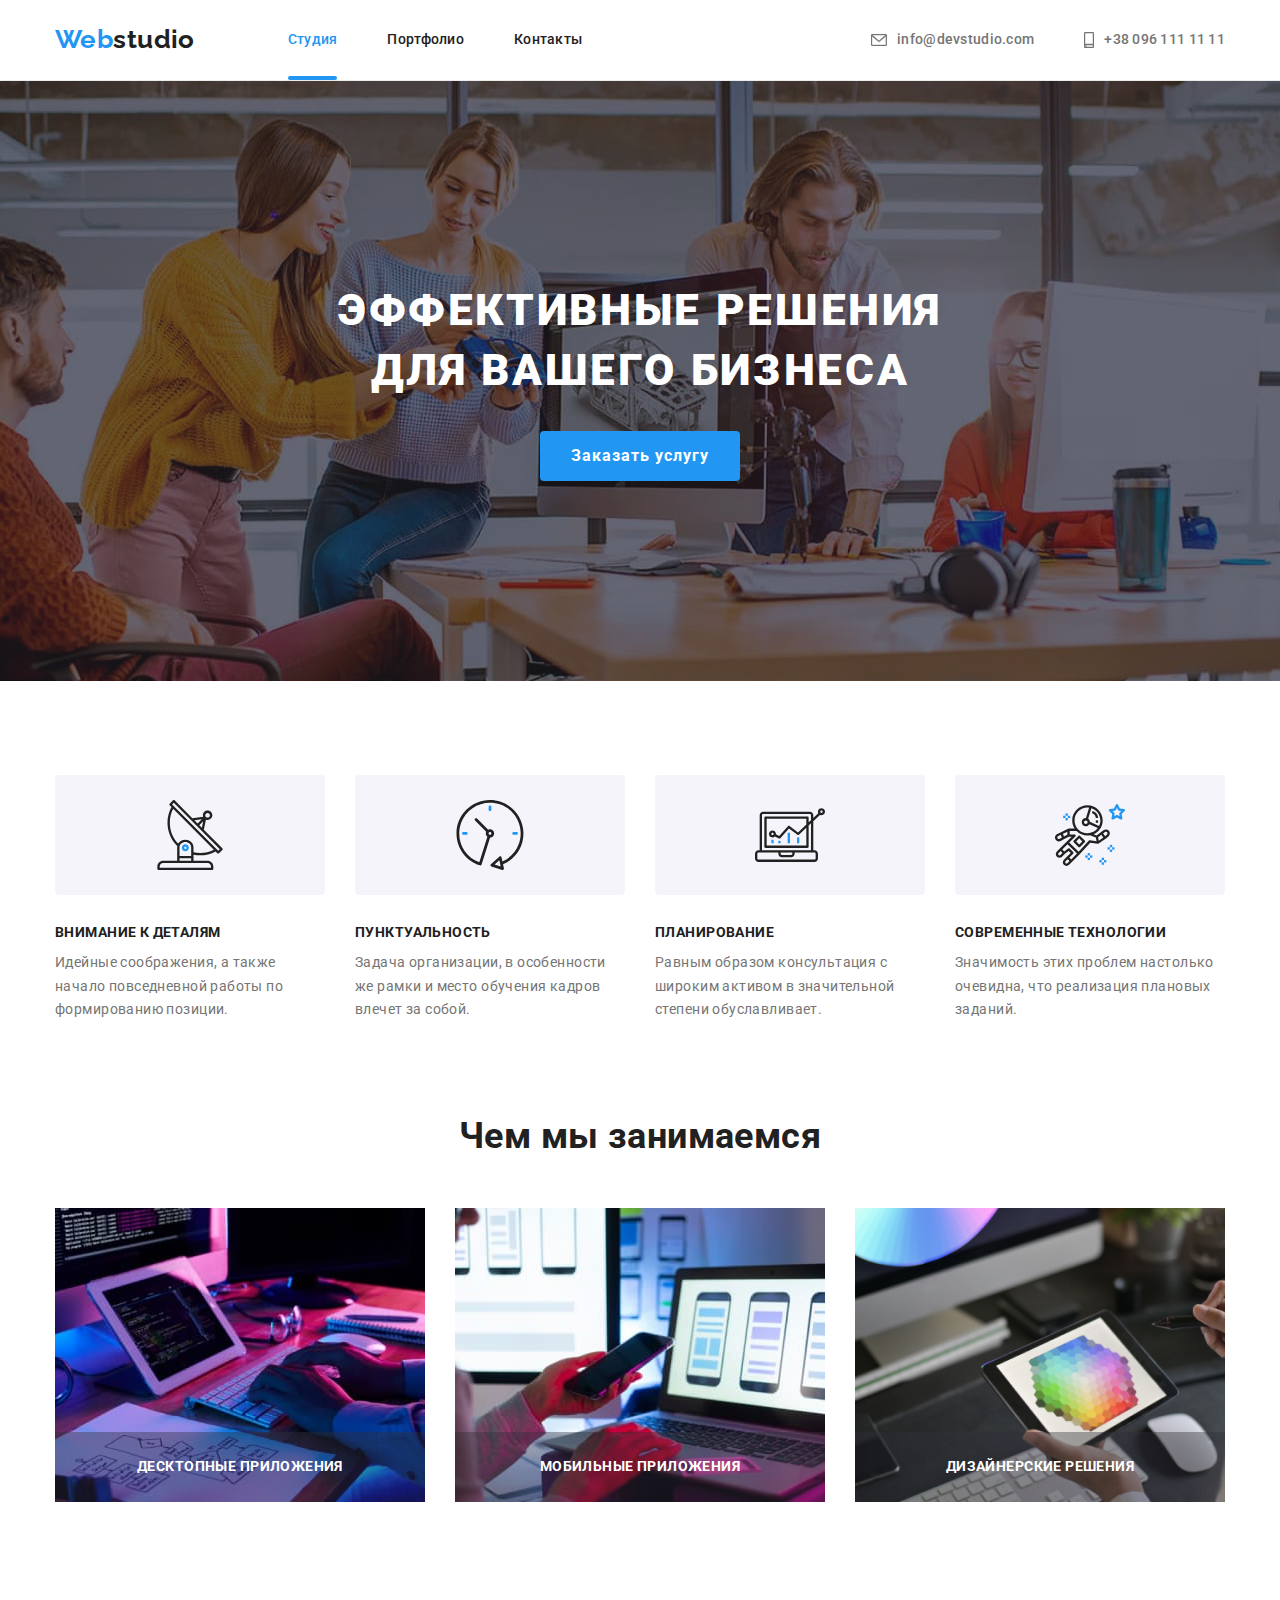
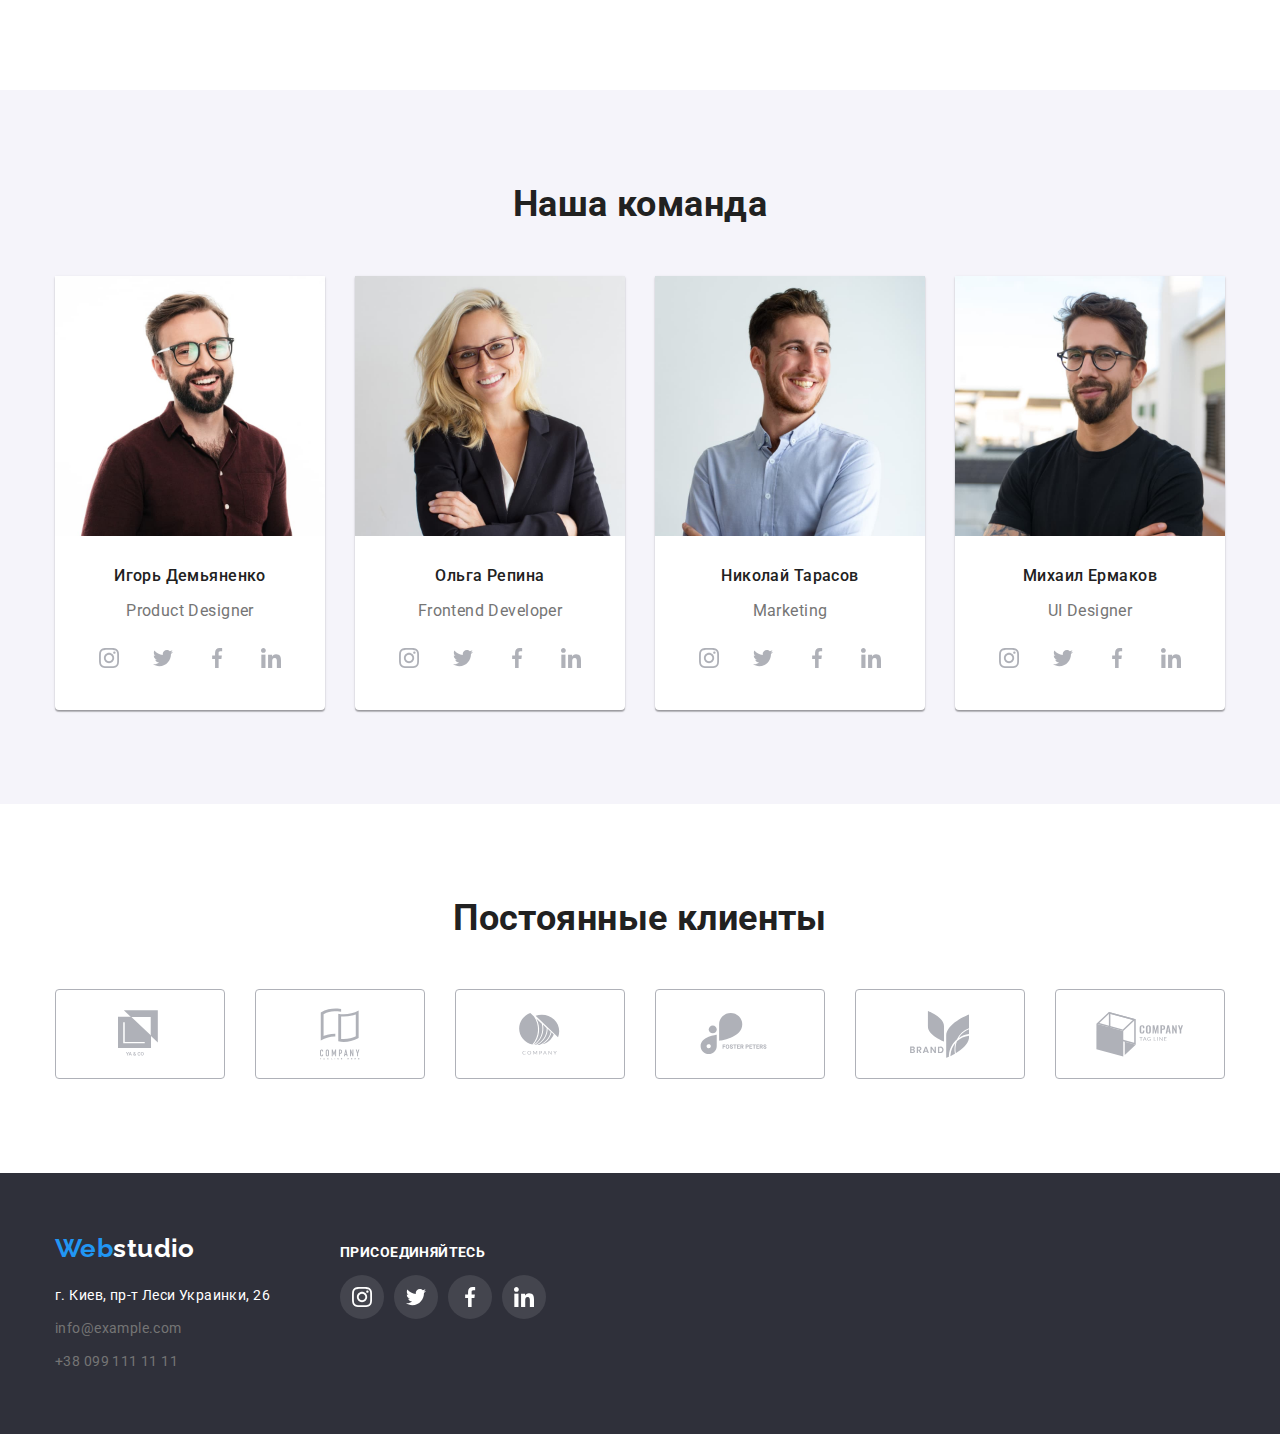
==== index.html @ 2797d319 "hw5 v1.0" ====
<!DOCTYPE html>
<html lang="ru">
<head>
    <meta charset="UTF-8">
    <meta http-equiv="X-UA-Compatible" content="IE=edge">
    <meta name="viewport" content="width=device-width, initial-scale=1.0">
    <link
      rel="stylesheet"
      href="https://cdnjs.cloudflare.com/ajax/libs/modern-normalize/1.0.0/modern-normalize.min.css"/>
    <link rel="preconnect" href="https://fonts.gstatic.com">
<link href="https://fonts.googleapis.com/css2?family=Raleway:wght@700&family=Roboto:wght@400;500;700;900&display=swap" rel="stylesheet">
    <link rel="stylesheet" href="./css/styles.css">
    <title>Студия</title>
</head>
<body>
    <header class="header">
        <div class="conteiner">
            <!--Логотип-->
            <a class="logo" href="./index.html"><span class="logo-part">Web</span>studio </a>
            <!--Навигация-->
            <nav class="nav">
                <ul class="list nav-list">
                    <li class="nav-item"> 
                        <div class="nav-link-thomb"> 
                            <a class="link current" href="./index.html">Студия</a> 
                        </div> 
                    </li>
                    <li class="nav-item"> <a class="link " href="./portfolio.html">Портфолио</a> </li>
                    <li class="nav-item"> <a class="link" href="">Контакты</a></li>
                </ul>    
                </nav> 
            <!--Контакты--> 
            <ul class="list contacts">
                    <li class="contacts-item">
                            
                        <a class="link" href="mailto:info@devstudio.com">
                            <svg class="icon" width="16px" height="12px">
                                <use href="./images/sprite.svg#icon-envelope"></use>
                            </svg>
                            info@devstudio.com</a> 
                    </li>
                    <li class="contacts-item"> 
                            
                        <a class="link" href="tel:+380961111111"> 
                            <svg class="icon" width="10px" height="16px" >
                                <use href="./images/sprite.svg#icon-smartphone"></use>
                            </svg>
                            +38 096 111 11 11</a>
                    </li>
            </ul>   
        </div>
    </header>
    <main>
        <!--Блок-герой-->
        <section class="hero">
        <div class="conteiner">
            <h1 class="hero-text">Эффективные решения для вашего бизнеса</h1>
            <button class="main-button" type="button" data-modal-open>Заказать услугу</button>
        </div>   
        </section> 
        <!--Качества-->
        <section class="qualities-section">
            <div class="conteiner">
            <h2 class="visually-hidden">Наши Качества</h2>
            <ul class="list qualities">
                <li class="qualities-item">
                    <div>
                        <div class="qualities-icon-tomb">
                        <svg class="icon">
                            <use href="./images/sprite.svg#icon-antenna-1"></use>
                        </svg></div>
                        <h3 class="sub-title">Внимание к деталям</h3>
                        <p class="qualities-text">Идейные соображения, а также начало повседневной работы по формированию позиции.</p>
                    </div>
                </li>

                <li class="qualities-item">
                    <div>
                    <div class="qualities-icon-tomb">
                        <svg class="icon">
                        <use href="./images/sprite.svg#icon-clock-1"></use>
                    </svg></div>
                    <h3 class="sub-title">Пунктуальность</h3>
                    <p class="qualities-text">Задача организации, в особенности же рамки и место обучения кадров влечет за собой.</p> 
                </div>
                </li>
                    <li class="qualities-item">
                        <div>
                    <div class="qualities-icon-tomb">
                        <svg class="icon">
                            <use href="./images/sprite.svg#icon-diagram-1"></use>
                        </svg></div>
                    <h3 class="sub-title">Планирование</h3>
                    <p class="qualities-text">Равным образом консультация с широким активом в значительной степени обуславливает.</p>
                </div>
                </li>

                <li class="qualities-item">
                    <div>
                    <div class="qualities-icon-tomb">
                        <svg class="icon">
                        <use href="./images/sprite.svg#icon-astronaut-1"></use>
                    </svg></div>
                    <h3 class="sub-title">Современные технологии</h3>
                    <p class="qualities-text">Значимость этих проблем настолько очевидна, что реализация плановых заданий.</p>
                </div>
                </li>
            </ul>
        </div>
        </section>
    
        <section class="what-we-do"> 
            <!--Чем мы занимаемся-->
            <div class="conteiner">
                <h2 class="title">Чем мы занимаемся</h2>
                    <ul class="list">
                        <li class="what-we-do item">
                            <div class="what-we-do-thomb">
                            <img src="./images/img1.jpg" alt="Десктопные приложения" width="370">
                            <div class="card-description">
                                <p class="description-text">Десктопные приложения</p>
                            </div>
                            </div>
                        </li>
                        
                        <li class="what-we-do item">
                            <div class="what-we-do-thomb">
                                <img src="./images/img2.jpg" alt="Мобильные приложения" width="370">
                                <div class="card-description">
                                    <p class="description-text">Мобильные приложения</p>
                                </div>
                            </div>
                        </li>
                        
                        <li class="what-we-do item">
                            <div class="what-we-do-thomb">
                                <img src="./images/img3.jpg" alt="Дизайнерские решения" width="370">
                                <div class="card-description">
                                    <p class="description-text">Дизайнерские решения</p>
                                </div>
                                </div>
                        </li>
            </ul>
        </div>
       </section>   
       <section class="team-section">
           <div class="conteiner">
           <!--Наша команда-->
           <h2 class="title">Наша команда</h2>
           <ul class="list team">
               <li class="team-item">
                    <div class="team-member-photo-tomb">
                        <img src="./images/team/tm1.jpg" alt="Игорь Демьяненко" width="270" height="260">
                    </div>
                    <div class="team-text-tomb">
                        <h3 class="member-name">Игорь Демьяненко</h3>
                        <p class="member-position">Product Designer</p>
                    <ul class="list social-links-list">
                        <li class="social-links-item">
                            <a href="" class="link social-icons-link" target="_blank" rel="noopener noreferrer">
                                <svg class="icon">
                                    <use href="./images/sprite.svg#icon-instagram-2"></use>
                                </svg>
                            </a>
                        </li>

                        <li class="social-links-item">
                              <a href="" class="link social-icons-link" target="_blank" rel="noopener noreferrer">
                                <svg class="icon">
                                    <use href="./images/sprite.svg#icon-twitter-1"></use>
                                </svg>
                            </a>
                        </li>

                        <li class="social-links-item">
                            <a href="" class="link social-icons-link" target="_blank" rel="noopener noreferrer">
                                <svg class="icon">
                                    <use href="./images/sprite.svg#icon-facebook-1"></use>
                                </svg>
                            </a>
                        </li>

                        <li class="social-links-item">
                            <a href="" class="link social-icons-link" target="_blank" rel="noopener noreferrer">
                                <svg class="icon">
                                    <use href="./images/sprite.svg#icon-linkedin-1"></use>
                                </svg>
                            </a>
                        </li>
                    </ul>
                </div>
                </li>
                <li class="team-item">
                    <div class="team-member-photo-tomb">
                        <img src="./images/team/tm2.jpg" alt="Ольга Репина" width="270" height="260">
                    </div>  
                    <div class="team-text-tomb">
                        <h3 class="member-name">Ольга Репина</h3>
                        <p class="member-position">Frontend Developer</p>
                    <ul class="list social-links-list">
                        <li class="social-links-item">
                            <a href="" class="link social-icons-link" target="_blank" rel="noopener noreferrer">
                                <svg class="icon">
                                    <use href="./images/sprite.svg#icon-instagram-2"></use>
                                </svg>
                            </a>
                        </li>
                        <li class="social-links-item">
                            <div>   
                            <a href="" class="link social-icons-link" target="_blank" rel="noopener noreferrer">
                                <svg class="icon">
                                    <use href="./images/sprite.svg#icon-twitter-1"></use>
                                </svg>
                            </a>
                        </div>
                        </li>
                        <li class="social-links-item">
                            <div>
                            <a href="" class="link social-icons-link" target="_blank" rel="noopener noreferrer">
                                <svg class="icon">
                                    <use href="./images/sprite.svg#icon-facebook-1"></use>
                                </svg>
                            </a>
                        </div>
                        </li>
                        <li class="social-links-item">
                            <a href="" class="link social-icons-link" target="_blank" rel="noopener noreferrer">
                                <svg class="icon">
                                    <use href="./images/sprite.svg#icon-linkedin-1"></use>
                                </svg>
                            </a>
                        </li>
                    </ul>
                </div>
                    </li>
                <li class="team-item">
                    <div class="team-member-photo-tomb">
                        <img src="./images/team/tm3.jpg" alt="Николай Тарасов" width="270" height="260">
                    </div>
                    <div class="team-text-tomb">
                        <h3 class="member-name">Николай Тарасов</h3>
                        <p class="member-position">Marketing</p>
                    <ul class="list social-links-list">
                        <li class="social-links-item">
                            <a href="" class="link social-icons-link" target="_blank" rel="noopener noreferrer">
                                <svg class="icon">
                                    <use href="./images/sprite.svg#icon-instagram-2"></use>
                                </svg>
                            </a>
                        </li>
                        <li class="social-links-item">
                            <div>   
                            <a href="" class="link social-icons-link" target="_blank" rel="noopener noreferrer">
                                <svg class="icon">
                                    <use href="./images/sprite.svg#icon-twitter-1"></use>
                                </svg>
                            </a>
                        </div>
                        </li>
                        <li class="social-links-item">
                            <div>
                            <a href="" class="link social-icons-link" target="_blank" rel="noopener noreferrer">
                                <svg class="icon">
                                    <use href="./images/sprite.svg#icon-facebook-1"></use>
                                </svg>
                            </a>
                        </div>
                        </li>
                        <li class="social-links-item">
                            <a href="" class="link social-icons-link" target="_blank" rel="noopener noreferrer">
                                <svg class="icon">
                                    <use href="./images/sprite.svg#icon-linkedin-1"></use>
                                </svg>
                            </a>
                        </li>
                    </ul>
                </div>
                </li>
                <li class="team-item">
                    <div class="team-member-photo-tomb">
                        <img src="./images/team/tm4.jpg" alt="Михаил Ермаков" width="270" height="260">
                    </div>
                    <div  class="team-text-tomb">
                        <h3 class="member-name">Михаил Ермаков</h3>
                        <p class="member-position">UI Designer</p>
                    
                    <ul class="list social-links-list">
                        <li class="social-links-item">
                            <a href="" class="link social-icons-link" target="_blank" rel="noopener noreferrer">
                                <svg class="icon">
                                    <use href="./images/sprite.svg#icon-instagram-2"></use>
                                </svg>
                            </a>
                        </li>
                        <li class="social-links-item">
                            <div>   
                            <a href="" class="link social-icons-link" target="_blank" rel="noopener noreferrer">
                                <svg class="icon">
                                    <use href="./images/sprite.svg#icon-twitter-1"></use>
                                </svg>
                            </a>
                        </div>
                        </li>
                        <li class="social-links-item">
                            <div>
                            <a href="" class="link social-icons-link" target="_blank" rel="noopener noreferrer">
                                <svg class="icon">
                                    <use href="./images/sprite.svg#icon-facebook-1"></use>
                                </svg>
                            </a>
                        </div>
                        </li>
                        <li class="social-links-item">
                            <a href="" class="link social-icons-link" target="_blank" rel="noopener noreferrer">
                                <svg class="icon">
                                    <use href="./images/sprite.svg#icon-linkedin-1"></use>
                                </svg>
                            </a>
                        </li>
                    </ul>
                </div>
                </li>
           </ul>
        </div>
       </section>

       <section class="our-clients">
           <div class="conteiner">
           <h2 class="clients-title">
            Постоянные клиенты
           </h2>
           <ul class="list clients-list">
               <li class="item clients-item">
                       <a href="" class="clients-link" target="_blank" rel="noopener noreferrer">
                   <svg class="icon" width="44px" height="49px">
                   <use href="./images/sprite.svg#icon-logo-1"></use>  
                </svg></a>
               </li>
               <li class="item clients-item">
                    <a href=""  class="clients-link" target="_blank" rel="noopener noreferrer">
                <svg class="icon"  width="40px" height="52px">
                <use href="./images/sprite.svg#icon-logo-2"></use>  
             </svg></a>
            </li>
            <li class="item clients-item">
                    <a href="" class="clients-link" target="_blank" rel="noopener noreferrer">
                <svg class="icon" width="41px" height="42px">
                <use href="./images/sprite.svg#icon-logo-3"></use>  
             </svg></a> 
            </li>
            <li class="item clients-item">
                    <a href=""  class="clients-link" target="_blank" rel="noopener noreferrer">
                <svg class="icon"  width="80px" height="42px">
                <use href="./images/sprite.svg#icon-logo-4"></use>  
             </svg></a> 
            </li>
            <li class="item clients-item">
                    <a href="" class="clients-link" target="_blank" rel="noopener noreferrer">
                <svg class="icon" width="59px" height="47px">
                <use href="./images/sprite.svg#icon-logo-5"></use>  
             </svg></a>
            </li>
            <li class="item clients-item">
                    <a href="" class="clients-link" target="_blank" rel="noopener noreferrer">
                <svg class="icon" width="88px" height="45px">
                <use href="./images/sprite.svg#icon-logo-6"></use>  
             </svg></a>
            </li>
              
           </ul>
        </div>
       </section>
    </main>            
    <footer class="footer">
        <div class="conteiner">
            <div>
        <!--Логотип--> 
        <div class="footer-logo">
        <a class="link logo" href="./index.html"><span class="logo-part">Web</span>studio </a>
        </div>
        <!--Адресс-->
        <address>
                <ul class="adress list">
                    <li class="adress-item"><a class="link adres" href="https://goo.gl/maps/nLmr9THdFMke6AbC8" target="_blank" rel="noreferrer noopener"> г. Киев, пр-т Леси Украинки, 26 </a></li>
                    <li class="adress-item"><a class="link" href="mailto:info@example.com">info@example.com</a></li>
                    <li class="adress-item"><a class="link" href="tel:+380991111111">+38 099 111 11 11</a></li>
                </ul>
        </address>
        </div>
        <!--Призыв к действию-->
        <div class="footer-social-links-tomb">
        <p class="footer-social-links-titel">присоединяйтесь</p>
        <ul class="list social-links-list">
        <li class="social-links-item">
            <a href="" class="link social-icons-link" target="_blank" rel="noopener noreferrer">
                <svg class="icon">
                    <use href="./images/sprite.svg#icon-instagram-2"></use>
                </svg>
            </a>
        </li>
        <li class="social-links-item">
            <div>   
            <a href="" class="link social-icons-link" target="_blank" rel="noopener noreferrer">
                <svg class="icon">
                    <use href="./images/sprite.svg#icon-twitter-1"></use>
                </svg>
            </a>
        </div>
        </li>
        <li class="social-links-item">
            <div>
            <a href="" class="link social-icons-link" target="_blank" rel="noopener noreferrer">
                <svg class="icon">
                    <use href="./images/sprite.svg#icon-facebook-1"></use>
                </svg>
            </a>
        </div>
        </li>
        <li class="social-links-item">
            <a href="" class="link social-icons-link" target="_blank" rel="noopener noreferrer">
                <svg class="icon">
                    <use href="./images/sprite.svg#icon-linkedin-1"></use>
                </svg>
            </a>
        </li>
    </ul>
    </div>
    </div>
    
    </footer>

    <div class="backdrop is-hidden" data-modal>
        
        <div class="modal"> 
            <button class="button-close" type="button" data-modal-close width="11" height="11">

                <svg class="icon" width="17" height="17">
                    <use href="./images/sprite.svg#icon-close"></use>
                </svg>
            </button>
        </div>
    </div>

    <script src="./js/modal.js"></script>
</body>
</html>
---- css/styles.css ----
:root {
    --main-text-color: #757575;
    --background-color: #2F303A;
    --header-color: #212121;
    --hero-text-color: #ffffff;
    --logo-button-color: #2196F3;
    --ligth-bg-color: #F5F4FA;
    --button-hover-color: #188CE8;
    --gradient-color: rgba(47, 48, 58, 0.4);
    --icon-color: #AFB1B8;
    --footer-icon-color: rgba(255, 255, 255, 0.1);
    --cubic-bezier: cubic-bezier(0.4, 0, 0.2, 1);
    --transformationt-time: +250ms;
}
html {
	box-sizing: border-box;
}
*,
*::after,
*::before {
	box-sizing: inherit;
}
h1,
h2,
h3,
h4,
h5,
h6,
p {
	margin-top: 0;
}

body {
    font-family: "Roboto", sans-serif;
    font-weight: 400;
    font-size: 14px;
    line-height: 1.71;
    letter-spacing: 0.03em;
    color: var(--main-text-color)
}

img {
    display: block;
    max-width: 100%;
    height: auto;
  }

.conteiner {
    width: 1200px;
    padding-left: 15px;
    padding-right: 15px;
    margin-left: auto;
    margin-right: auto;
}

.link {
    text-decoration: none;
    color: inherit;
    transition: color var(--transformationt-time) var(--cubic-bezier)
}

.adress .link:hover,
.adress .link:focus,
.logo-part,
.header .link:focus,
.header .link:hover {
    color: var(--logo-button-color);
}

.list {
    margin-top: 0;
    margin-bottom: 0;
    padding-left: 0;
    list-style: none;
}

.header {
    max-width: 100%;
    border-bottom: 1px solid #ECECEC;
}

.nav-list {
    display:  inline-flex;

}

.nav-item:not(:last-child) {
    margin-right: 50px;
}

.header .link {
    padding-top: 32px;
    padding-bottom: 32px;
    display: block;
}

.contacts {
    display: inline-flex;
    margin-left: auto;
}

.contacts-item .link {
    display: flex;
    align-items: center;
}

.contacts-item .icon {
    margin-right: 10px;
}

.contacts-item:not(:last-child) {
    margin-right: 50px;
}

.header .conteiner {
    display: flex;
    align-items: center;  
}

.main-button {
    color: var(--hero-text-color);
    background-color: var(--logo-button-color);
    transition: background-color var(--transformationt-time) var(--cubic-bezier);

    font-weight: 700;
    font-size: 16px;
    line-height: 1.87;
    
    align-items: center;
    text-align: center;
    letter-spacing: 0.06em;
    cursor: pointer;
    height: 50px;
    width: 200px;
    border-radius: 4px;
    border: none;
}

.main-button:hover,
.main-button:focus {
    background-color: var(--button-hover-color);
}
.header .logo {
    text-decoration: none;
    color: inherit;
    font-family: Raleway;
    font-weight: 700;
    font-size: 26px;
    line-height: 1.19;
    color: var(--header-color);
    margin-right: 93px;
    padding-top: 24px;
    padding-bottom: 25px;
}

.header .link {
    font-weight: 500;
    font-size: 14px;
    line-height: 1.14;
    letter-spacing: 0.02em;
}

 
.nav .link {
    color: var(--header-color);
    
}

.nav .link.current {
    color: var(--logo-button-color);
}

.nav-link-thomb {
position: relative;
}

.nav .link.current::after {
    content: '';
    width: 100%;
    display: block;
    position: absolute;
    bottom: 0;
    left: 0;
    

    background-color: var(--logo-button-color);
    height: 4px;
    border-radius: 2px;
}

.contacts-item .icon {
    stroke: currentColor;
    fill: currentColor;

}




.hero-text {
    font-weight: 900;
    font-size: 44px;
    line-height: 1.36;
    letter-spacing: 0.06em;
    text-transform: uppercase;
    color: var(--hero-text-color);
    max-width: 696px;
    margin-left: auto;
    margin-right: auto;
    margin-bottom: 30px;
}

.hero {
    max-width: 1600px;
    margin-left: auto;
    margin-right: auto;
    background-color: var(--background-color);
    text-align: center;
    padding-top: 200px;
    padding-bottom: 200px;
    background-image: linear-gradient(to bottom, 
    var(--gradient-color), var(--gradient-color)),
    url(../images/hero/img-1.jpg); 
    background-repeat: no-repeat;
    background-position: center; 
    background-size: cover; 
}

.visually-hidden {
    position: absolute !important;
    clip: rect(1px 1px 1px 1px);
    clip: rect(1px, 1px, 1px, 1px);
    padding: 0 !important;
    border: 0 !important;
    height: 1px !important;
    width: 1px !important;
    overflow: hidden;
    list-style: none;
  }

  .qualities-section {
      padding-top: 94px;
      padding-bottom: 94px; 
  }

.qualities {
    display: flex;
    margin-left: -30px;
    
}

.qualities-item {
margin-left: 30px;
flex-basis: calc(100% / 4 - 30px);
display: flex;

}

.qualities-text {
    margin-bottom: 0;
}

.qualities .icon {
    width: 70px;
    height: 70px;
    display: flex;

}

.qualities-icon-tomb {
    background-color: var(--ligth-bg-color);
    display: flex;
    border-radius: 4px;
    max-width: 270px;
    height: 120px;
    align-items: center;
    justify-content: center;
    margin-bottom: 30px;
}

.title {
    font-weight: 700;
    font-size: 36px;
    line-height: 1.16;
    text-align: center;
    color: var(--header-color);
    margin-bottom: 50px;
  }

.sub-title {
    font-weight: 700;
    font-size: 14px;
    line-height: 1.14;
    text-transform: uppercase;
    color: var(--header-color);
    margin-bottom: 10px;
  }

.what-we-do {
    padding-bottom: 94px;
}

.what-we-do .list {
    display: flex;
    margin-left: -30px;
}

.what-we-do .title {
    margin-bottom: 50px;
}

.what-we-do .item {
    width: calc(100% / 3 - 30px);
    margin-left: 30px;
}

.what-we-do-thomb {
    position: relative;
    display: block;
}

.description-text {
font-weight: 700;
font-size: 14px;
line-height: 1.14;
text-align: center;
text-transform: uppercase;
color: var(--hero-text-color);
margin: 0;
}

.card-description {
position: absolute;
bottom: 0;
right: 0;
left: 0;

background-color: var(--gradient-color);
padding: 27px 0;

}


.team-section {
    text-align: center;
    background-color: var(--ligth-bg-color);
    padding-top: 94px;
    padding-bottom: 94px;
  }

.team {
    display: flex;
    margin-left: -30px;
}

.team-item {
    width: calc(100% / 4 - 30px);
    margin-left: 30px;
    background-color: var(--hero-text-color);
    border-radius: 0px 0px 4px 4px;
    box-shadow: 0px 1px 3px rgba(0, 0, 0, 0.12), 0px 1px 1px rgba(0, 0, 0, 0.14), 0px 2px 1px rgba(0, 0, 0, 0.2);
}

.list .social-links-list {
    display: inline-flex;
}

.social-icons-link {
    display: flex;
    align-items: center;
    justify-content: center;
    border-radius: 50%;
    width: 44px;
    height: 44px;
    transition: background-color var(--transformationt-time) var(--cubic-bezier);
}

.social-icons-link:hover,
.social-icons-link:focus {
    background-color: var(--logo-button-color);
}

.social-icons-link:focus .icon,
.social-icons-link:hover .icon {
    fill: var(--hero-text-color);
}

.social-links-item:not(:last-child) {
    margin-right: 10px;
}

.social-icons-link .icon {
    width: 20px;
    height: 20px;
    fill: var(--icon-color);
    transition: fill var(--transformationt-time) var(--cubic-bezier);
}

.member-name {
    font-weight: 500;
    font-size: 16px;
    line-height: 1.19;
    color: var(--header-color);
  }

.member-position {
    font-weight: 400;
    font-size: 16px;
    line-height: 1.19;
    }

.team-text-tomb {
    padding: 30px 32px;
}

.our-clients {
    text-align: center;
    padding-top: 94px;
    padding-bottom: 94px;
}

.clients-title {
font-weight: 700 ;
font-size: 36px;
line-height: 1.14;
color:var(--header-color);
margin-bottom: 50px;

}

.clients-list {
    display:flex;
    margin-left: -30px;
}

.clients-item {
    width: calc(100% / 6 - 30px);
    margin-left: 30px;
    height: 90px;


}

.clients-link {
    border: 1px solid var(--icon-color);
    fill: var(--icon-color);
    box-sizing: border-box;
    border-radius: 4px;
    width: 170px;
    height: 90px;
    display: flex;
    align-items: center;
    justify-content: center;
    transition: fill var(--transformationt-time) var(--cubic-bezier),
    border-color var(--transformationt-time) var(--cubic-bezier);

}

.clients-link:hover,
.clients-link:focus {
    fill: var(--logo-button-color);
    border-color: var(--logo-button-color);
}


.footer {
    padding-top: 60px;
    padding-bottom: 60px;
    background-color: var(--background-color);
    }

.footer .conteiner {
    display: flex;
    align-items: baseline;
}

.footer .link {
font-style: normal;
font-weight: 400;
font-size: 14px;
line-height: 1.71;
}

.footer .adres {
font-style: normal;
font-weight: 400;
font-size: 14px;
line-height: 1.71;
color: var(--hero-text-color);
}

.footer .logo {
font-family: Raleway;
font-weight: 700;
font-size: 26px;
line-height: 1.19;
color: var(--hero-text-color);
display: block;
margin-bottom: 20px;
}

.adress-item:not(:last-child) {
    margin-bottom: 9px;
}

.footer-social-links-titel {
    font-weight: 700;
    font-size: 14px;
    line-height: 1.14;
    text-transform: uppercase;
    color: var(--hero-text-color);
}

.footer .social-links-list {
    display: inline-flex;
}

.footer-social-links-tomb {
    margin-left: 70px;
}

.footer .icon {
    fill: var(--hero-text-color);
}

.footer .social-icons-link {
    background-color: var(--footer-icon-color);
}

.footer .social-icons-link:focus,
.footer .social-icons-link:hover {
    background-color:var(--logo-button-color);
}


.portpholio-button { 
font-weight: 500;
font-size: 16px;
line-height: 1.62;
text-align: center;

border: none;
border-radius: 4px;
padding: 6px 22px;


color: var(--header-color);
background-color: var(--ligth-bg-color);
transition: color var(--transformationt-time) var(--cubic-bezier),
background-color var(--transformationt-time) var(--cubic-bezier),
box-shadow var(--transformationt-time) var(--cubic-bezier) ;
}
.portpholio-button.current {
    background-color: var(--logo-button-color);
    color: var(--hero-text-color);
}
.portpholio-button:hover,
.portpholio-button:focus {
    background-color: var(--logo-button-color);
    color: var(--hero-text-color);
    cursor: pointer;
    box-shadow: 0px 3px 1px rgba(0, 0, 0, 0.1), 0px 1px 2px rgba(0, 0, 0, 0.08), 0px 2px 2px rgba(0, 0, 0, 0.12);
}


.portpholio-list-titel {
    font-weight: 700;
    font-size: 18px;
    line-height: 2;
    letter-spacing: 0.06em;
    letter-spacing: 0.06em;

    color: var(--header-color);
    margin-bottom: 4px;
}

.portpholio-list-theme {
    font-weight: 400;
    font-size: 16px;
    line-height: 1.87;
}

.portholio-list-text {
    margin-bottom: 0;
}

.overlay-text {
font-weight: 400;
font-size: 18px;
line-height: 1.56;
}

.card-tomb {
    position: relative;
    overflow: hidden;
}

.card-overlay {
    position: absolute;
    display: block;
    transform: translateY(0);

    background-color: rgba(33, 150, 243, 0.9);
    width: 100%;
    height: 100%;
    padding: 63px 24px;

    transition: transform var(--transformationt-time) var(--cubic-bezier);
    
}

.card-link:hover .card-overlay {
 transform: translateY(-100%);
}

.work-examples {
    padding-top: 94px;
    padding-bottom: 94px;
}

.buttons-list {
    margin-bottom: 50px;
    text-align: center;
}

.buttons-list-item {
    display: inline-block;
}
.buttons-list-item:not(:first-child) {
    margin-left: 8px;
}

.card-list {
    display: flex;
    flex-wrap: wrap;
    margin-left: -30px;
    margin-top: -30px;
}

.card-list .card-item {
    flex-basis: calc(100% / 3 - 30px);
    margin-left: 30px;
    margin-top: 30px;
    border: 1px solid #EEEEEE;

}

.card-body {
    transition: box-shadow var(--transformationt-time) var(--cubic-bezier);
}

 .card-link:hover  .card-body,
 .card-link:focus  .card-body {
    box-shadow: 0px 1px 1px 
    rgba(0, 0, 0, 0.12), 
    0px 4px 4px rgba(0, 0, 0, 0.06),
     1px 4px 6px rgba(0, 0, 0, 0.16);
}

.card-text {
    padding: 20px 24px;
}

.backdrop {
    position: fixed;
    background-color: rgba(0, 0, 0, 0.2);
    width: 100%;
    height: 100%;
    top: 0;
    left: 0;
    opacity: 1;
    transition: opacity var(--transformationt-time) var(--cubic-bezier);
}

.backdrop.is-hidden {
opacity: 0;
visibility: hidden;
pointer-events: none;
}

.is-hidden .modal {
transform: translatey(-100%) scale(0.01);

}

.modal {
position: absolute;
left: 50%;
top: 50%;
transform: translate(-50%, -50%) scale(1);
transition: transform var(--transformationt-time) var(--cubic-bezier) ;
width: 100%;
max-width: 528px;
min-height: 581px;
background-color: #fff;
box-shadow: 0px 1px 3px rgba(0, 0, 0, 0.12), 0px 1px 1px rgba(0, 0, 0, 0.14), 0px 2px 1px rgba(0, 0, 0, 0.2);
border-radius: 4px;
}

.button-close {
display: flex;
justify-content: center;
align-items: center;
position: absolute;
width: 30px;
height: 30px;
right: 8px;
top: 8px;
border-radius: 50%;
border: 1px solid rgba(0, 0, 0, 0.1);
}
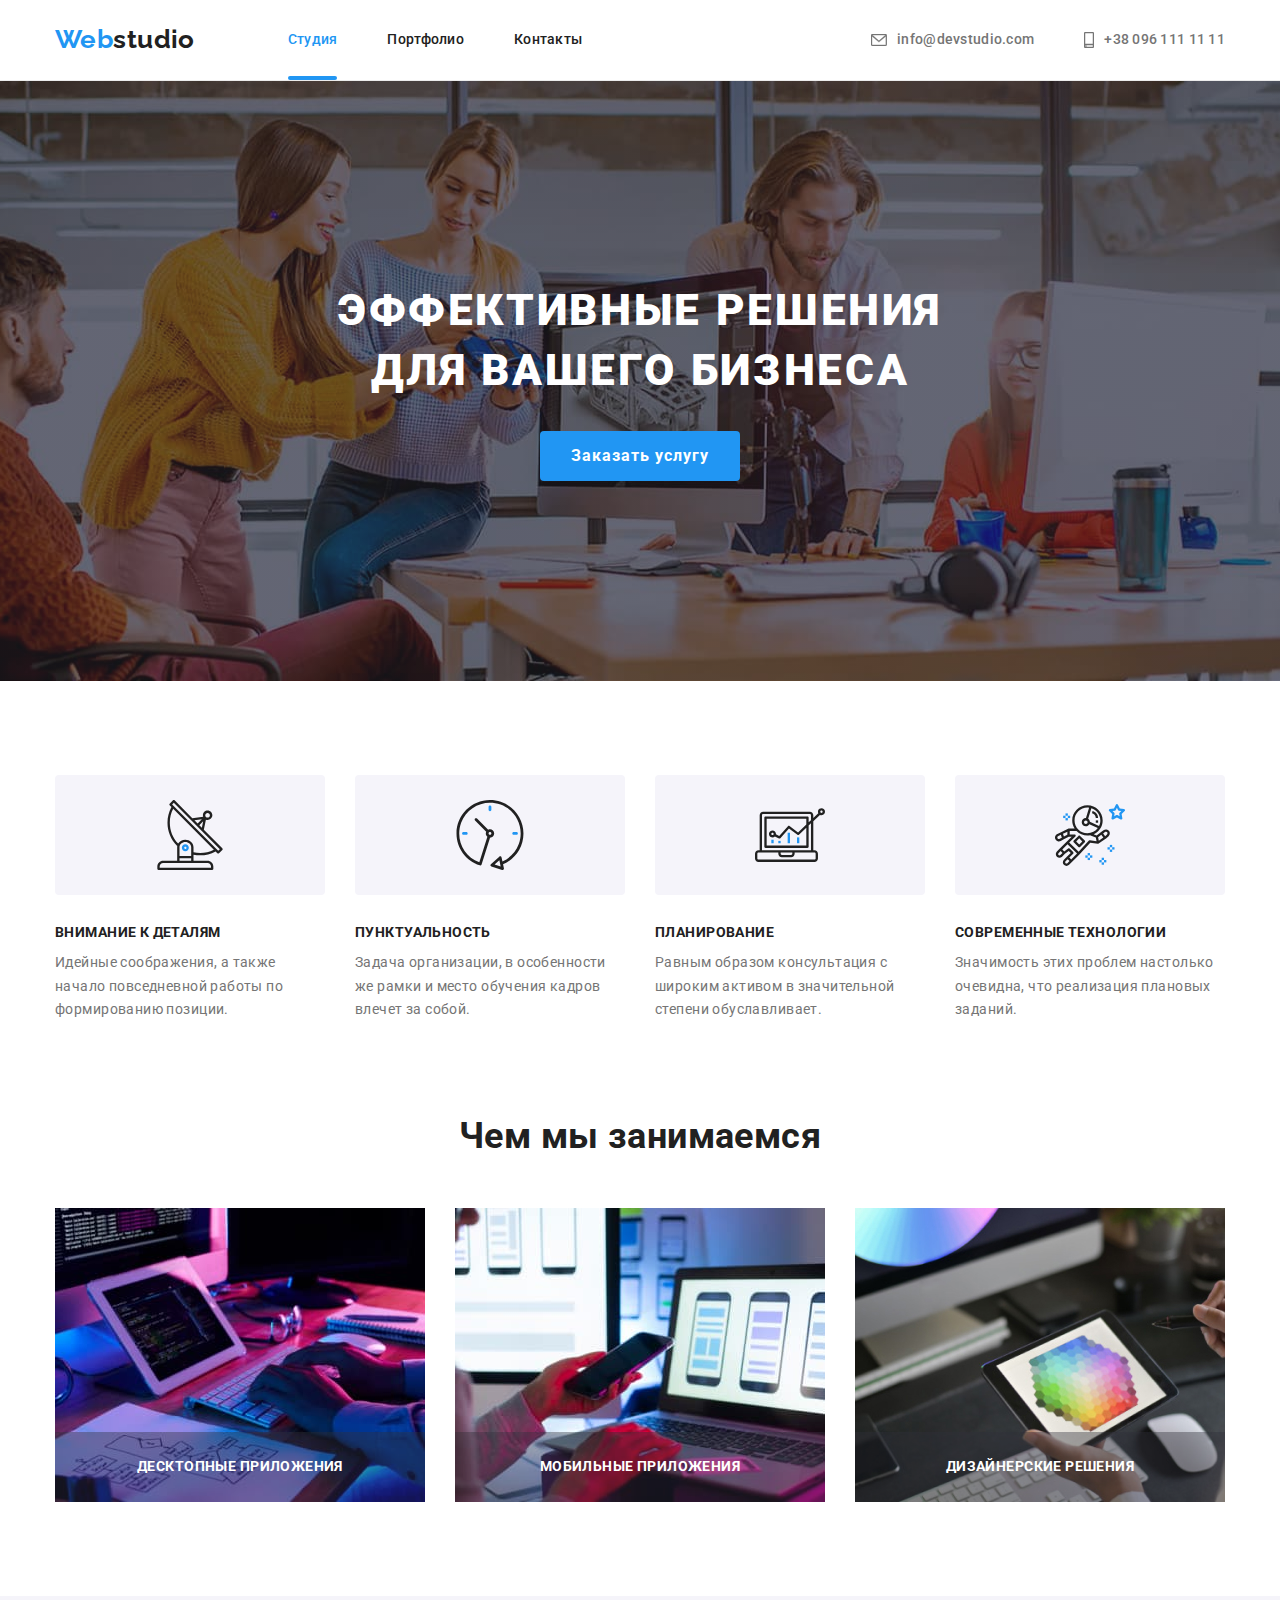
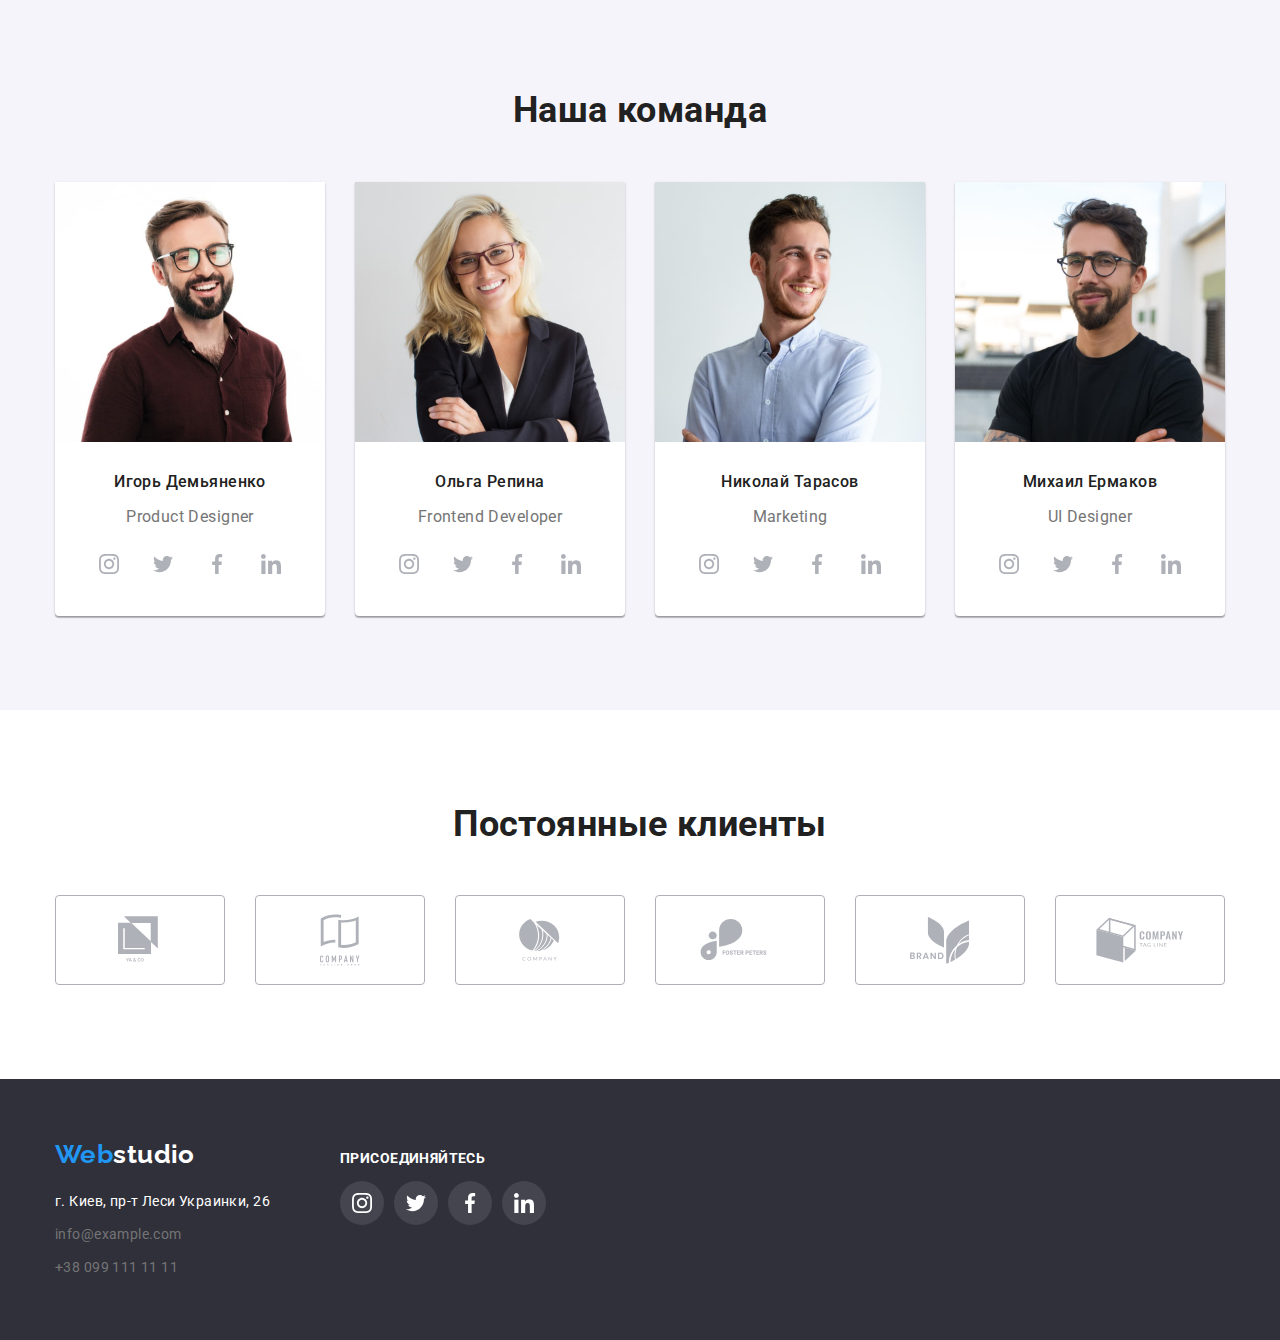
==== commit 5b4166bd: "hw5 v2.0" ====
--- a/index.html
+++ b/index.html
@@ -432,9 +432,9 @@
     <div class="backdrop is-hidden" data-modal>
         
         <div class="modal"> 
-            <button class="button-close" type="button" data-modal-close width="11" height="11">
-
-                <svg class="icon" width="17" height="17">
+            <button class="button-close" type="button" data-modal-close >
+
+                <svg class="icon" width="30" height="30">
                     <use href="./images/sprite.svg#icon-close"></use>
                 </svg>
             </button>
--- a/css/styles.css
+++ b/css/styles.css
@@ -10,7 +10,7 @@
     --icon-color: #AFB1B8;
     --footer-icon-color: rgba(255, 255, 255, 0.1);
     --cubic-bezier: cubic-bezier(0.4, 0, 0.2, 1);
-    --transformationt-time: +250ms;
+    --transformationt-time: 1250ms;
 }
 html {
 	box-sizing: border-box;
@@ -296,7 +296,7 @@
     margin-bottom: 10px;
   }
 
-.what-we-do {
+.what-we-do .conteiner {
     padding-bottom: 94px;
 }
 
@@ -323,7 +323,6 @@
 font-weight: 700;
 font-size: 14px;
 line-height: 1.14;
-text-align: center;
 text-transform: uppercase;
 color: var(--hero-text-color);
 margin: 0;
@@ -334,9 +333,12 @@
 bottom: 0;
 right: 0;
 left: 0;
-
+height: 70px;
+display: flex;
+align-items: center;
+justify-content: center;
 background-color: var(--gradient-color);
-padding: 27px 0;
+
 
 }
 
@@ -372,7 +374,8 @@
     border-radius: 50%;
     width: 44px;
     height: 44px;
-    transition: background-color var(--transformationt-time) var(--cubic-bezier);
+    transition: background-color var(--transformationt-time) var(--cubic-bezier),
+    fill var(--transformationt-time) var(--cubic-bezier);
 }
 
 .social-icons-link:hover,
@@ -588,6 +591,7 @@
 font-weight: 400;
 font-size: 18px;
 line-height: 1.56;
+color: var(--hero-text-color);
 }
 
 .card-tomb {
@@ -609,9 +613,11 @@
     
 }
 
-.card-link:hover .card-overlay {
+.card-link:hover .card-overlay,
+.card-link:focus .card-overlay {
  transform: translateY(-100%);
 }
+
 
 .work-examples {
     padding-top: 94px;
@@ -652,7 +658,7 @@
  .card-link:hover  .card-body,
  .card-link:focus  .card-body {
     box-shadow: 0px 1px 1px 
-    rgba(0, 0, 0, 0.12), 
+    #0000001f, 
     0px 4px 4px rgba(0, 0, 0, 0.06),
      1px 4px 6px rgba(0, 0, 0, 0.16);
 }
@@ -674,7 +680,6 @@
 
 .backdrop.is-hidden {
 opacity: 0;
-visibility: hidden;
 pointer-events: none;
 }
 
